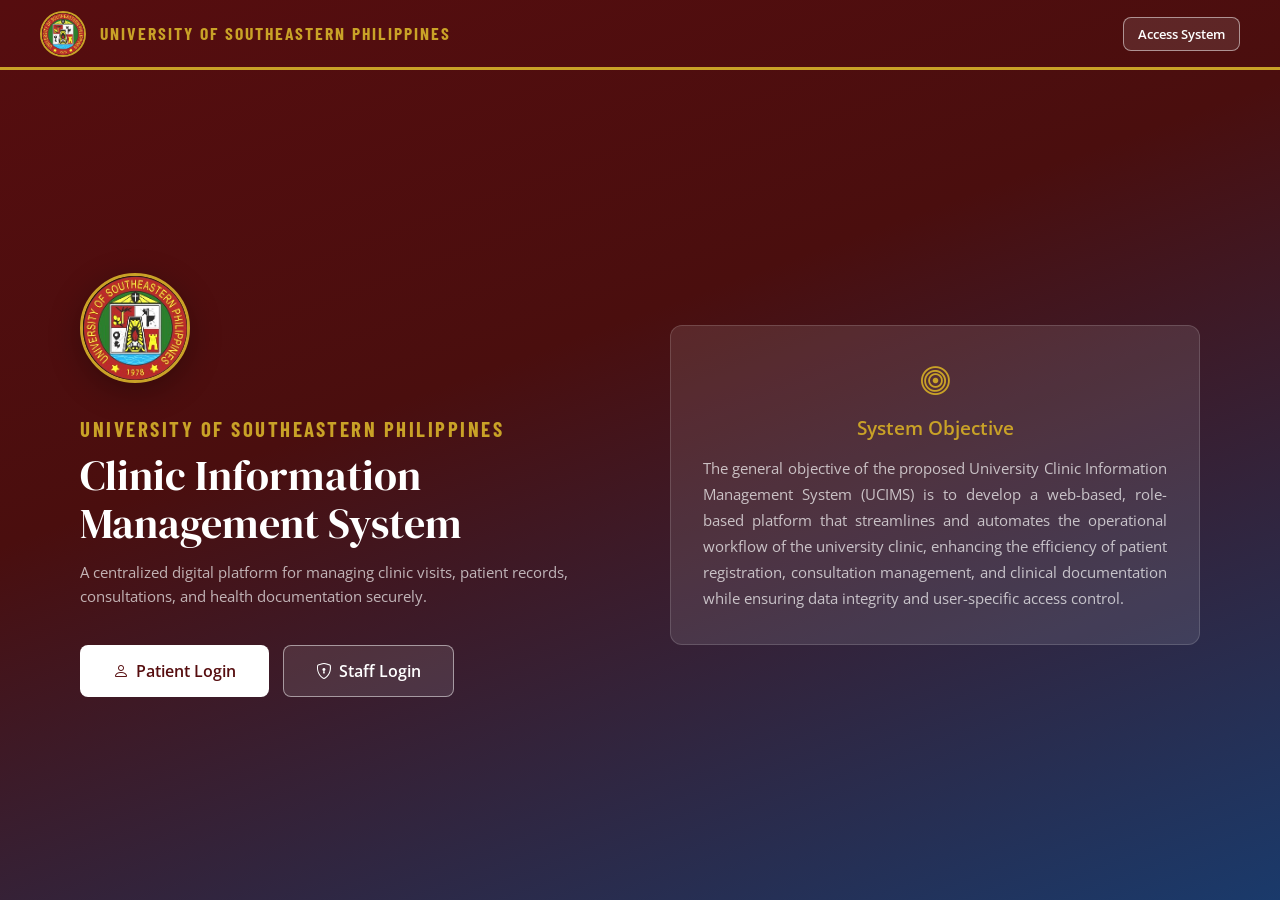
==== index.html @ 01b0c7cb "UPDATED SYSTEM (COMMITMENT)" ====
﻿<!DOCTYPE html>
<html lang="en">
<head>
<meta charset="UTF-8">
<meta name="viewport" content="width=device-width, initial-scale=1.0">
<title>UCIMS-University of Southeastern Philippines Clinic</title>
<link rel="stylesheet" href="assets/css/main.css">
<link rel="stylesheet" href="https://cdn.jsdelivr.net/npm/bootstrap-icons@1.11.3/font/bootstrap-icons.min.css">
</head>
<body>

<div class="page active" id="page-home">
  <div class="home-wrap">
    <div class="home-topbar">
      <div class="home-brand">
        <img src="./assets/img/logo.png" class="logo-img" alt="USeP">
        <div class="home-brand-name">University of Southeastern Philippines</div>
      </div>
      <div style="display:flex;gap:14px;align-items:center;">
        <button class="btn btn-white-outline btn-sm" onclick="showPage('page-login')">Access System</button>
      </div>
    </div>
    <div class="home-body">
      <div class="home-container">
        <div class="home-center">
          <img src="./assets/img/logo.png" class="logo-img main-logo" alt="USeP Logo">
          <div class="home-univ">University of Southeastern Philippines</div>
          <div class="home-system">Clinic Information<br>Management System</div>
          <div class="home-tagline">A centralized digital platform for managing clinic visits, patient records, consultations, and health documentation securely.</div>
          <div class="home-btns">
            <button class="btn btn-white btn-lg" onclick="showPage('page-login');setRole('patient')"><i class="bi bi-person"></i> Patient Login</button>
            <button class="btn btn-white-outline btn-lg" onclick="showPage('page-login');setRole('staff')"><i class="bi bi-shield-lock"></i> Staff Login</button>
          </div>
        </div>
        
        <div class="home-info">
          <div class="home-info-card" style="padding: 32px; background: rgba(255,255,255,0.1);">
            <div class="home-info-icon"><i class="bi bi-bullseye"></i></div>
            <div class="home-info-title" style="font-size: 1.2rem; margin-bottom: 14px;">System Objective</div>
            <div class="home-info-text" style="font-size: 0.95rem; line-height: 1.7; text-align: justify;">
              The general objective of the proposed University Clinic Information Management System (UCIMS) is to develop a web-based, role-based platform that streamlines and automates the operational workflow of the university clinic, enhancing the efficiency of patient registration, consultation management, and clinical documentation while ensuring data integrity and user-specific access control.
            </div>
          </div>
        </div>
      </div>
    </div>
  </div>
</div>

<div class="page" id="page-login">
  <div class="auth-bg">
    <div class="auth-card">
      <div class="auth-logo-row">
        <img src="./assets/img/logo.png" class="logo-img" alt="USeP Logo">
        <div class="auth-univ-name">University of Southeastern Philippines</div>
        <div class="auth-sys-name">Clinic Information Management System</div>
      </div>
      <hr class="auth-divider">

      <div class="role-tabs">
        <button class="role-tab active" onclick="setRole('patient')">Patient</button>
        <button class="role-tab" onclick="setRole('staff')">Staff</button>
      </div>

      <div id="login-pat-fields">
        <div class="field"><label>Email Address</label><input type="email" id="login-email" placeholder="e.g. juan@usep.edu.ph"></div>
        <div class="field"><label>ID Number</label><input type="text" id="login-idnum" placeholder="e.g. P-001 or 2024-0001"></div>
      </div>

      <div id="login-staff-fields" style="display:none;">
        <div class="field"><label>Clinic ID Number</label><input type="text" id="login-clinicid" placeholder="e.g. N-001"></div>
        <div class="field"><label>Password</label><input type="password" id="login-staffpw" placeholder="e.g. Nurs3!23"></div>
      </div>

      <div class="alert alert-danger" id="login-error" style="display:none;"></div>
      <button class="btn btn-primary btn-block" onclick="doLogin()">Log In</button>

      <div id="login-register-link" style="text-align:center;margin-top:18px; font-size: 0.85rem;">
        <span class="text-muted">Don't have an account?</span> <span class="link" style="color: var(--blue); font-weight: 600;" onclick="goSignup()">Sign up</span>
      </div>

      <div style="margin-top:20px;background:#f9f8f6;border:1px solid var(--border);border-radius:8px;padding:12px 14px;">
        <div class="text-xs fw6 text-muted" style="text-transform:uppercase;letter-spacing:.5px;margin-bottom:6px;">Demo Credentials</div>
        <div class="text-xs text-muted" style="line-height:1.9;">
          <b>Patient:</b> maria@usep.edu.ph + P-001<br>
          <b>Nurse:</b> N-001 / Nurs3!23 &nbsp; <b>Doctor:</b> D-001 / DocT0r!23 &nbsp; <b>Admin:</b> A-001 / Adm1n!23
        </div>
      </div>
      <div style="text-align:center;margin-top:16px;">
        <span class="link text-xs" onclick="showPage('page-home')"><i class="bi bi-arrow-left"></i> Back to Home</span>
      </div>
    </div>
  </div>
</div>

<div class="page" id="page-signup">
  <div class="auth-bg" style="align-items:flex-start;padding:32px 16px;overflow-y:auto;">
    <div class="auth-card" style="width:560px;max-width:100%;">
      <div style="display:flex;align-items:center;gap:12px;margin-bottom:18px;padding-bottom:16px;border-bottom:1px solid var(--border);">
        <img src="./assets/img/logo.png" class="logo-img" alt="USeP" style="width:44px;height:44px;border-radius:50%;border:2px solid var(--gold);flex-shrink:0;">
        <div>
          <div style="font-family:'Barlow Condensed',sans-serif;font-size:.95rem;font-weight:700;letter-spacing:1.2px;text-transform:uppercase;color:var(--maroon);">Patient Registration</div>
          <div class="text-xs text-muted mt4">University of Southeastern Philippines Clinic</div>
        </div>
      </div>
      <div class="sp-bar" id="su-bar"></div>
      <div class="text-xs text-muted center mb8" id="su-step-lbl"></div>

      <div id="su-s1">
        <div class="card-title" style="font-size:.95rem;margin-bottom:12px;">Demographic Information</div>
        <div class="field-row">
          <div class="field"><label>First Name *</label><input id="su-fname" placeholder="Juan"></div>
          <div class="field"><label>Last Name *</label><input id="su-lname" placeholder="dela Cruz"></div>
        </div>
        <div class="field-row">
          <div class="field"><label>Date of Birth *</label><input type="date" id="su-dob"></div>
          <div class="field"><label>Sex *</label><select id="su-sex"><option value="">Select</option><option>Male</option><option>Female</option><option>Other</option></select></div>
        </div>
        <div class="field-row">
          <div class="field"><label>Civil Status</label><select id="su-civil"><option>Single</option><option>Married</option><option>Widowed</option></select></div>
          <div class="field"><label>Blood Type</label><select id="su-blood"><option value="">Unknown</option><option>A+</option><option>A-</option><option>B+</option><option>B-</option><option>AB+</option><option>AB-</option><option>O+</option><option>O-</option></select></div>
        </div>
        <div class="field"><label>Email Address *</label><input type="email" id="su-email" placeholder="you@usep.edu.ph"></div>
        <div class="field"><label>Home Address</label><input id="su-address" placeholder="Street, City, Province"></div>
        <div class="field"><label>Contact Number</label><input id="su-contact" placeholder="09xx-xxx-xxxx"></div>
        <div class="field"><label>Emergency Contact Name</label><input id="su-emname" placeholder="Full name"></div>
        <div class="field-row">
          <div class="field"><label>Emergency Contact No.</label><input id="su-emcontact" placeholder="09xx-xxx-xxxx"></div>
          <div class="field"><label>Relationship</label><input id="su-emrel" placeholder="e.g. Mother"></div>
        </div>
      </div>

      <div id="su-s2" style="display:none;">
        <div class="card-title" style="font-size:.95rem;margin-bottom:12px;">Medical History</div>
        <div class="field"><label>Known Allergies</label><input id="su-allergies" placeholder="e.g. Penicillin, None"></div>
        <div class="field"><label>Current Medications</label><textarea id="su-meds" placeholder="List medications or write None"></textarea></div>
        <div class="field"><label>Past Medical Conditions / Surgeries</label><textarea id="su-history" placeholder="e.g. Hypertension (2018)..."></textarea></div>
        <div class="field"><label>Family Medical History</label><textarea id="su-family" placeholder="e.g. Diabetes (mother)..."></textarea></div>
        <div class="field"><label>Immunizations</label><input id="su-immuniz" placeholder="e.g. COVID-19, Flu..."></div>
        <div class="field"><label>Lifestyle Notes</label><textarea id="su-lifestyle" placeholder="Smoker, alcohol use, activity level..."></textarea></div>
      </div>

      <div id="su-s3" style="display:none;">
        <div class="card-title" style="font-size:.95rem;margin-bottom:12px;">Permanent Patient Record</div>
        <div class="field-row">
          <div class="field"><label>Student / Employee ID *</label><input id="su-studid" placeholder="2024-00001"></div>
          <div class="field"><label>Patient Type</label><select id="su-pattype"><option>Student</option><option>Staff</option></select></div>
        </div>
        <div class="field"><label>College / Department *</label>
          <select id="su-dept">
            <option value="">Select your college...</option>
            <option>College of Engineering</option>
            <option>College of Arts and Sciences</option>
            <option>College of Economics</option>
            <option>College of Education</option>
            <option>College of Business Administration</option>
            <option>College of Information and Computing</option>
            <option>College of Technology</option>
          </select>
        </div>
        <div class="field"><label>Year Level</label>
          <select id="su-yearsec">
            <option value="">Select year level...</option>
            <option>1st Year</option><option>2nd Year</option><option>3rd Year</option><option>4th Year</option>
          </select>
        </div>
        <div class="field"><label>PhilHealth / HMO Number</label><input id="su-philhealth" placeholder="Optional"></div>
        <div class="field"><label>Primary Care Physician (if any)</label><input id="su-pcp" placeholder="Optional"></div>
      </div>

      <div id="su-s4" style="display:none;">
        <div class="card-title" style="font-size:.95rem;margin-bottom:12px;">Consent Form & Account Setup</div>
        <div class="alert alert-info" style="font-size:.82rem;line-height:1.6;margin-bottom:14px;">
          By registering, you voluntarily consent to the collection and processing of your personal and medical information by the USeP University Clinic for health service purposes, in accordance with RA 11058 and the Data Privacy Act (RA 10173). Your records will be kept strictly confidential.
        </div>
        <div class="field-check"><input type="checkbox" id="su-c1"><label for="su-c1">I consent to the collection and processing of my personal and medical data for health service purposes. *</label></div>
        <div class="field-check"><input type="checkbox" id="su-c2"><label for="su-c2">I confirm that all information I have provided is accurate and complete. *</label></div>
        <div class="field-check"><input type="checkbox" id="su-c3"><label for="su-c3">I allow the clinic to share relevant information with referring physicians when necessary.</label></div>
        <hr class="div" style="margin:14px 0;">
        <div class="field-row">
          <div class="field"><label>Create Login ID *</label><input id="su-lid" placeholder="e.g. P-2024-001"></div>
          <div class="field"><label>Set Password *</label><input type="password" id="su-lpw" placeholder="Min. 6 characters"></div>
        </div>
      </div>

      <div class="alert alert-danger" id="su-err" style="display:none;margin-top:10px;"></div>
      <div style="display:flex;justify-content:space-between;gap:10px;margin-top:16px;">
        <button class="btn btn-outline" id="su-back" onclick="suBack()" style="display:none;"><i class="bi bi-arrow-left"></i> Back</button>
        <button class="btn btn-primary" id="su-next" onclick="suNext()" style="margin-left:auto;">Next <i class="bi bi-arrow-right"></i></button>
      </div>
      <div class="center mt12"><span class="link text-xs" onclick="showPage('page-login')"><i class="bi bi-arrow-left"></i> Back to Login</span></div>
    </div>
  </div>
</div>

<div class="page" id="page-patient">
  <div class="topbar">
    <div class="topbar-brand">
      <img src="./assets/img/logo.png" class="logo-img" alt="USeP">
      <div class="topbar-brand-text">
        <span class="topbar-brand-title">University of Southeastern Philippines</span>
        <span class="topbar-brand-sub">Clinic Information Management System</span>
      </div>
    </div>
    <div class="topbar-right">
      <div class="topbar-user">
        <div class="topbar-avatar" id="patient-tb-av">P</div>
        <div><div class="topbar-user-name" id="patient-tb-name">Patient</div><div class="topbar-user-role" id="patient-tb-role">Patient Portal</div></div>
      </div>
      <button class="btn-logout" onclick="logout()">Sign Out</button>
    </div>
  </div>
  <div class="layout">
    <div class="sidebar">
      <div class="sidebar-head"><img src="./assets/img/logo.png" class="logo-img" alt="USeP"><div class="sidebar-header-text"><div class="sh-title">USeP Clinic</div><div class="sh-sub">Patient Portal</div></div></div>
      <div class="sidebar-section">Visit</div>
      <a onclick="patNav('visit')"><i class="bi bi-hospital nav-icon"></i> Visit Purpose Selection</a>
      <a onclick="patNav('queue')"><i class="bi bi-list-ol nav-icon"></i> Queue Status</a>
    </div>
    <div class="main-content" id="pat-main"></div>
  </div>
</div>

<div class="page" id="page-nurse">
  <div class="topbar">
    <div class="topbar-brand">
      <img src="" class="logo-img" alt="USeP">
      <div class="topbar-brand-text">
        <span class="topbar-brand-title">University of Southeastern Philippines</span>
        <span class="topbar-brand-sub">Clinic Information Management System</span>
      </div>
    </div>
    <div class="topbar-right">
      <div class="topbar-user">
        <div class="topbar-avatar" id="nurse-tb-av" style="background:var(--blue);">N</div>
        <div><div class="topbar-user-name" id="nurse-tb-name">Nurse</div><div class="topbar-user-role" id="nurse-tb-role">Nurse Interface</div></div>
      </div>
      <button class="btn-logout" onclick="logout()">Sign Out</button>
    </div>
  </div>
  <div class="layout">
    <div class="sidebar">
      <div class="sidebar-head"><img src="" class="logo-img" alt="USeP"><div class="sidebar-header-text"><div class="sh-title">USeP Clinic</div><div class="sh-sub">Nurse Interface</div></div></div>
      <div class="sidebar-section">Queue</div>
      <a id="nn-queue" onclick="nurseNav('queue')"><i class="bi bi-people nav-icon"></i> Queue Monitoring</a>
      <div class="sidebar-section">Records</div>
      <a id="nn-records" onclick="nurseNav('records')"><i class="bi bi-folder2-open nav-icon"></i> Record Management</a>
      <a id="nn-daily-records" onclick="nurseNav('daily-records')"><i class="bi bi-clipboard-pulse nav-icon"></i> Daily Patient Records</a>
      <div class="sidebar-section">Services</div>
      <a id="nn-services" onclick="nurseNav('services')"><i class="bi bi-capsule nav-icon"></i> Services</a>
      <div class="sidebar-section">Logs</div>
      <a id="nn-log" onclick="nurseNav('log')"><i class="bi bi-calendar3 nav-icon"></i> Daily Patient Log</a>
    </div>
    <div class="main-content" id="nurse-main"></div>
  </div>
</div>

<div class="page" id="page-doctor">
  <div class="topbar">
    <div class="topbar-brand">
      <img src="" class="logo-img" alt="USeP">
      <div class="topbar-brand-text">
        <span class="topbar-brand-title">University of Southeastern Philippines</span>
        <span class="topbar-brand-sub">Clinic Information Management System</span>
      </div>
    </div>
    <div class="topbar-right">
      <div class="topbar-user">
        <div class="topbar-avatar" id="doctor-tb-av" style="background:var(--green);">D</div>
        <div><div class="topbar-user-name" id="doctor-tb-name">Doctor</div><div class="topbar-user-role" id="doctor-tb-role">Doctor Interface</div></div>
      </div>
      <button class="btn-logout" onclick="logout()">Sign Out</button>
    </div>
  </div>
  <div class="layout">
    <div class="sidebar">
      <div class="sidebar-head"><img src="" class="logo-img" alt="USeP"><div class="sidebar-header-text"><div class="sh-title">USeP Clinic</div><div class="sh-sub">Doctor Interface</div></div></div>
      <div class="sidebar-section">Consultations</div>
      <a id="dn-consult" onclick="docNav('consult')"><i class="bi bi-heart-pulse nav-icon"></i> Active Consultations</a>
      <div class="sidebar-section">History</div>
      <a id="dn-history" onclick="docNav('history')"><i class="bi bi-clock-history nav-icon"></i> Examination History</a>
    </div>
    <div class="main-content" id="doctor-main"></div>
  </div>
</div>

<div class="page" id="page-admin">
  <div class="topbar">
    <div class="topbar-brand">
      <img src="" class="logo-img" alt="USeP">
      <div class="topbar-brand-text">
        <span class="topbar-brand-title">University of Southeastern Philippines</span>
        <span class="topbar-brand-sub">Clinic Information Management System</span>
      </div>
    </div>
    <div class="topbar-right">
      <div class="topbar-user">
        <div class="topbar-avatar" id="admin-tb-av" style="background:#555;">A</div>
        <div><div class="topbar-user-name" id="admin-tb-name">Admin</div><div class="topbar-user-role" id="admin-tb-role">Admin Interface</div></div>
      </div>
      <button class="btn-logout" onclick="logout()">Sign Out</button>
    </div>
  </div>
  <div class="layout">
    <div class="sidebar">
      <div class="sidebar-head"><img src="" class="logo-img" alt="USeP"><div class="sidebar-header-text"><div class="sh-title">USeP Clinic</div><div class="sh-sub">Admin Interface</div></div></div>
      <div class="sidebar-section">Management</div>
      <a id="an-accounts"   onclick="adminNav('accounts')"><i class="bi bi-person-lines-fill nav-icon"></i> Account Creation</a>
      <a id="an-auth"       onclick="adminNav('auth')"><i class="bi bi-shield-lock nav-icon"></i> Authorization Management</a>
      <div class="sidebar-section">Validation</div>
      <a id="an-validation" onclick="adminNav('validation')"><i class="bi bi-check2-all nav-icon"></i> Record Validation</a>
    </div>
    <div class="main-content" id="admin-main"></div>
  </div>
</div>

<div class="modal-overlay" id="modal-triage">
  <div class="modal">
    <button class="modal-close" onclick="closeModal('modal-triage')"><i class="bi bi-x"></i></button>
    <div class="modal-title"><i class="bi bi-clipboard2-pulse"></i> Triage Assessment</div>
    <div class="text-sm text-muted mb8" id="triage-patient"></div>
    <div class="card-title" style="font-size:.88rem;margin-bottom:10px;">Vital Signs</div>
    <div class="field-row">
      <div class="field"><label>Blood Pressure (mmHg) *</label><input id="tr-bp" placeholder="e.g. 120/80"></div>
      <div class="field"><label>Heart Rate (bpm)</label><input id="tr-hr" placeholder="e.g. 78"></div>
    </div>
    <div class="field-row">
      <div class="field"><label>Temperature (Â°C)</label><input id="tr-temp" placeholder="e.g. 36.8"></div>
      <div class="field"><label>Respiratory Rate</label><input id="tr-rr" placeholder="breaths/min"></div>
    </div>
    <div class="field-row3">
      <div class="field"><label>Oâ‚‚ Saturation (%)</label><input id="tr-o2" placeholder="e.g. 98"></div>
      <div class="field"><label>Weight (kg)</label><input id="tr-weight" placeholder="e.g. 60"></div>
      <div class="field"><label>Height (cm)</label><input id="tr-height" placeholder="e.g. 165"></div>
    </div>
    <hr class="div">
    <div class="card-title" style="font-size:.88rem;margin-bottom:10px;">Chief Complaint & Assessment</div>
    <div class="field"><label>Chief Complaint *</label><input id="tr-complaint" placeholder="Patient's primary concern"></div>
    <div class="field"><label>Initial Assessment Notes</label><textarea id="tr-notes" placeholder="Nurse's initial observations..."></textarea></div>
    <div class="field"><label>Triage Priority</label>
      <select id="tr-priority">
        <option value="green">ðŸŸ¢ Green â€” Non-urgent</option>
        <option value="yellow">ðŸŸ¡ Yellow â€” Urgent</option>
        <option value="red">ðŸ”´ Red â€” Immediate</option>
      </select>
    </div>
    <div class="modal-footer">
      <button class="btn btn-outline" onclick="closeModal('modal-triage')">Cancel</button>
      <button class="btn btn-primary" onclick="saveTriage()"><i class="bi bi-save"></i> Save Triage</button>
    </div>
  </div>
</div>

<div class="modal-overlay" id="modal-view">
  <div class="modal modal-lg">
    <button class="modal-close" onclick="closeModal('modal-view')"><i class="bi bi-x"></i></button>
    <div class="modal-title"><i class="bi bi-file-medical"></i> Patient Record</div>
    <div id="view-modal-content"></div>
    <div class="modal-footer"><button class="btn btn-outline" onclick="closeModal('modal-view')">Close</button></div>
  </div>
</div>

<div class="modal-overlay" id="modal-services">
  <div class="modal">
    <button class="modal-close" onclick="closeModal('modal-services')"><i class="bi bi-x"></i></button>
    <div class="modal-title"><i class="bi bi-capsule"></i> Services</div>
    <div class="text-sm text-muted mb8" id="svc-patient"></div>
    <div class="tabs" id="svc-tabs">
      <button class="tab active" onclick="svcTabSwitch('medicine')"><i class="bi bi-capsule"></i> Medicine Issuance</button>
      <button class="tab" onclick="svcTabSwitch('certificate')"><i class="bi bi-file-earmark-medical"></i> Medical Certificate</button>
    </div>
    <div class="tab-panel active" id="st-medicine">
      <div class="field"><label>Medicine Name *</label><input id="svc-med-name" placeholder="Generic name"></div>
      <div class="field-row">
        <div class="field"><label>Dosage</label><input id="svc-med-dose" placeholder="e.g. 500mg"></div>
        <div class="field"><label>Quantity Issued</label><input id="svc-med-qty" placeholder="e.g. 10 tablets"></div>
      </div>
      <div class="field"><label>Instructions</label><input id="svc-med-instr" placeholder="e.g. 1 tab every 8 hours"></div>
      <div class="field"><label>Issued By</label><input id="svc-med-by" placeholder="Nurse name"></div>
      <button class="btn btn-primary w100" onclick="saveMedicine()"><i class="bi bi-check-circle"></i> Record Medicine Issuance</button>
    </div>
    <div class="tab-panel" id="st-certificate">
      <div class="field"><label>Certificate Type</label>
        <select id="svc-cert-type">
          <option>Medical Certificate for School</option>
          <option>Medical Certificate for Employment</option>
          <option>OJT Clearance Certificate</option>
          <option>Sick Leave Certificate</option>
          <option>Return-to-School / Work Certificate</option>
        </select>
      </div>
      <div class="field"><label>Diagnosis / Reason</label><textarea id="svc-cert-diag" placeholder="As per clinical findings..."></textarea></div>
      <div class="field-row">
        <div class="field"><label>Date From</label><input type="date" id="svc-cert-from"></div>
        <div class="field"><label>Date To</label><input type="date" id="svc-cert-to"></div>
      </div>
      <div class="field"><label>Issued By</label><input id="svc-cert-by" placeholder="Dr. / Nurse name"></div>
      <button class="btn btn-primary w100" onclick="saveCert()"><i class="bi bi-file-earmark-check"></i> Issue Certificate</button>
    </div>
    <div id="svc-issued-list"></div>
    <div class="modal-footer"><button class="btn btn-outline" onclick="closeModal('modal-services')">Close</button></div>
  </div>
</div>

<div class="modal-overlay" id="modal-exam">
  <div class="modal modal-lg">
    <button class="modal-close" onclick="closeModal('modal-exam')"><i class="bi bi-x"></i></button>
    <div class="modal-title"><i class="bi bi-heart-pulse"></i> Medical Examination</div>
    <div class="text-sm text-muted mb8" id="exam-modal-patient"></div>
    <div class="tabs" id="exam-tabs">
      <button class="tab active" onclick="examModalTab('triage-review')">1. Triage Assessment</button>
      <button class="tab" onclick="examModalTab('diagnosis')">2. Physician Diagnosis</button>
      <button class="tab" onclick="examModalTab('prescriptions')">3. Prescriptions</button>
      <button class="tab" onclick="examModalTab('finalize')">4. Finalization</button>
    </div>

    <div class="tab-panel active" id="emt-triage-review">
      <div id="triage-review-content"></div>
      <div class="modal-footer" style="border:none;padding-top:8px;">
        <button class="btn btn-primary" onclick="examModalTab('diagnosis')">Next: Physician Diagnosis <i class="bi bi-arrow-right"></i></button>
      </div>
    </div>

    <div class="tab-panel" id="emt-diagnosis">
      <div class="field-row">
        <div class="field"><label>General Appearance</label><input id="ex-general" placeholder="e.g. Conscious, coherent, not in distress"></div>
        <div class="field"><label>HEENT</label><input id="ex-heent" placeholder="Head, Eyes, Ears, Nose, Throat"></div>
      </div>
      <div class="field-row">
        <div class="field"><label>Chest / Lungs</label><input id="ex-chest" placeholder="Auscultation findings"></div>
        <div class="field"><label>Cardiovascular</label><input id="ex-cardio" placeholder="Heart sounds, pulses"></div>
      </div>
      <div class="field-row">
        <div class="field"><label>Abdomen</label><input id="ex-abdomen" placeholder="Soft, non-tender, etc."></div>
        <div class="field"><label>Extremities</label><input id="ex-extremities" placeholder="Gross motor, sensation"></div>
      </div>
      <div class="field"><label>Neurological</label><input id="ex-neuro" placeholder="GCS, orientation..."></div>
      <hr class="div">
      <div class="field"><label>Diagnosis / Clinical Impression *</label><textarea id="ex-diagnosis" placeholder="Primary and secondary diagnoses..."></textarea></div>
      <div class="field"><label>ICD-10 Code (optional)</label><input id="ex-icd" placeholder="e.g. J06.9"></div>
      <div class="modal-footer" style="border:none;padding-top:8px;">
        <button class="btn btn-outline" onclick="examModalTab('triage-review')"><i class="bi bi-arrow-left"></i> Back</button>
        <button class="btn btn-primary" onclick="saveDiagnosis()">Save & Continue <i class="bi bi-arrow-right"></i></button>
      </div>
    </div>

    <div class="tab-panel" id="emt-prescriptions">
      <div class="card-title" style="font-size:.88rem;margin-bottom:10px;">Laboratory Requests</div>
      <div style="display:grid;grid-template-columns:1fr 1fr;gap:8px;margin-bottom:14px;">
        <label class="field-check"><input type="checkbox" class="lab-chk" value="CBC" style="width:auto;"> CBC</label>
        <label class="field-check"><input type="checkbox" class="lab-chk" value="Urinalysis" style="width:auto;"> Urinalysis</label>
        <label class="field-check"><input type="checkbox" class="lab-chk" value="Blood Chemistry" style="width:auto;"> Blood Chemistry</label>
        <label class="field-check"><input type="checkbox" class="lab-chk" value="Chest X-Ray" style="width:auto;"> Chest X-Ray</label>
        <label class="field-check"><input type="checkbox" class="lab-chk" value="ECG" style="width:auto;"> ECG</label>
        <label class="field-check"><input type="checkbox" class="lab-chk" value="Fecalysis" style="width:auto;"> Fecalysis</label>
      </div>
      <div class="field"><label>Other Lab Requests</label><input id="ex-lab-other" placeholder="Specify other tests..."></div>
      <hr class="div">
      <div class="card-title" style="font-size:.88rem;margin-bottom:10px;">Prescriptions</div>
      <div id="rx-list"></div>
      <button class="btn btn-outline btn-sm mb8" onclick="addRx()"><i class="bi bi-plus"></i> Add Medication</button>
      <hr class="div">
      <div class="field"><label>Treatment Instructions / Referral</label><textarea id="ex-instructions" placeholder="Follow-up, referral, lifestyle advice..."></textarea></div>
      <div class="modal-footer" style="border:none;padding-top:8px;">
        <button class="btn btn-outline" onclick="examModalTab('diagnosis')"><i class="bi bi-arrow-left"></i> Back</button>
        <button class="btn btn-primary" onclick="savePrescriptions()">Save & Continue <i class="bi bi-arrow-right"></i></button>
      </div>
    </div>

    <div class="tab-panel" id="emt-finalize">
      <div class="alert alert-info text-sm">Review the complete consultation summary below. Once finalized, this record is permanent and will be added to the Daily Patient Log.</div>
      <div id="finalize-summary" style="margin-top:12px;"></div>
      <div class="field mt8"><label>Doctor's Final Notes / Disposition</label><textarea id="ex-final-notes" placeholder="Discharge instructions, follow-up date, additional remarks..."></textarea></div>
      <div class="modal-footer" style="border:none;padding-top:8px;">
        <button class="btn btn-outline" onclick="examModalTab('prescriptions')"><i class="bi bi-arrow-left"></i> Back</button>
        <button class="btn btn-primary" onclick="finalizeConsult()" style="flex:1;"><i class="bi bi-check-circle"></i> Finalize & Approve Clinical Findings</button>
      </div>
    </div>
  </div>
</div>

<script src="assets/js/data.js"></script>
<script src="assets/js/shared.js"></script>
<script src="assets/js/auth.js"></script>
<script src="assets/js/patient.js"></script>
<script src="assets/js/nurse.js"></script>
<script src="assets/js/doctor.js"></script>
<script src="assets/js/admin.js"></script>
<script src="assets/js/modals.js"></script>
</body>
</html>
---- assets/css/main.css ----
/* ══════════════════════════════════════════════════════
   UCIMS — Main Stylesheet
   Theme: Left-Aligned Enterprise Dashboard
   ══════════════════════════════════════════════════════ */

@import url('https://fonts.googleapis.com/css2?family=Barlow+Condensed:wght@600;700&family=Open+Sans:wght@300;400;500;600;700&family=DM+Serif+Display&display=swap');

:root {
  --maroon:       #7B1113;
  --maroon-dark:  #560D0F;
  --maroon-light: #9B1E20;
  --gold:         #C9A227;
  --gold-light:   #E8C84A;
  --green:        #2D6A2D;
  --blue:         #1A3A6B;
  --white:        #FFFFFF;
  --bg:           #F5F4F0;
  --surface:      #FFFFFF;
  --border:       #DDD9D0;
  --border-light: #EDEBE5;
  --text:         #1A1A1A;
  --text-muted:   #6A6460;
  --radius:       8px;
  --radius-lg:    12px;
  --shadow:       0 2px 12px rgba(0,0,0,0.08);
  --shadow-lg:    0 8px 32px rgba(0,0,0,0.14);
  --topbar-h:     64px;
  --sidebar-w:    242px;
}

*, *::before, *::after { box-sizing: border-box; margin: 0; padding: 0; }
body { font-family: 'Open Sans', sans-serif; background: var(--bg); color: var(--text); min-height: 100vh; line-height: 1.5; }
a { text-decoration: none; color: inherit; }
button { cursor: pointer; font-family: inherit; }
input, select, textarea { font-family: inherit; }
ul { list-style: none; }

/* Page system */
.page { display: none; min-height: 100vh; flex-direction: column; }
.page.active { display: flex; }

/* ── TOPBAR ── */
.topbar {
  height: var(--topbar-h); background: var(--maroon);
  border-bottom: 3px solid var(--gold);
  display: flex; align-items: center; justify-content: space-between;
  padding: 0 24px; position: sticky; top: 0; z-index: 200; flex-shrink: 0;
}
.topbar-brand { display: flex; align-items: center; gap: 12px; }
.topbar-brand img { width: 42px; height: 42px; border-radius: 50%; border: 2px solid rgba(201,162,39,0.7); flex-shrink: 0; background: #fff; }
.topbar-brand-text { display: flex; flex-direction: column; line-height: 1.1; }
.topbar-brand-title { font-family: 'Barlow Condensed', sans-serif; font-size: 1.05rem; font-weight: 700; letter-spacing: 1.5px; text-transform: uppercase; color: #fff; }
.topbar-brand-sub { font-size: 0.62rem; color: rgba(255,255,255,0.65); letter-spacing: 0.5px; text-transform: uppercase; margin-top: 2px; }
.topbar-right { display: flex; align-items: center; gap: 14px; }
.topbar-user { display: flex; align-items: center; gap: 9px; color: rgba(255,255,255,0.9); }
.topbar-avatar { width: 32px; height: 32px; border-radius: 50%; background: var(--gold); color: var(--maroon-dark); font-weight: 700; font-size: 0.9rem; display: flex; align-items: center; justify-content: center; flex-shrink: 0; }
.topbar-user-name { font-weight: 600; font-size: 0.85rem; color: #fff; }
.topbar-user-role { font-size: 0.68rem; color: rgba(255,255,255,0.6); text-transform: uppercase; letter-spacing: 0.5px; }
.btn-logout { background: rgba(255,255,255,0.12); border: 1px solid rgba(255,255,255,0.25); color: #fff; padding: 6px 14px; border-radius: var(--radius); font-size: 0.8rem; transition: background 0.2s; }
.btn-logout:hover { background: rgba(255,255,255,0.22); }

/* ── LAYOUT ── */
.layout { display: flex; flex: 1; overflow: hidden; min-height: calc(100vh - var(--topbar-h)); }
.sidebar { width: var(--sidebar-w); min-width: var(--sidebar-w); background: var(--surface); border-right: 1px solid var(--border); display: flex; flex-direction: column; overflow-y: auto; }
.sidebar-head { background: linear-gradient(135deg, var(--maroon-dark), var(--maroon)); padding: 14px 16px; display: flex; align-items: center; gap: 10px; flex-shrink: 0; }
.sidebar-head img { width: 30px; height: 30px; border-radius: 50%; border: 1.5px solid var(--gold); background:#fff; }
.sidebar-head .sh-title { font-family: 'Barlow Condensed', sans-serif; font-size: 0.82rem; font-weight: 700; letter-spacing: 1px; text-transform: uppercase; color: #fff; }
.sidebar-head .sh-sub { font-size: 0.62rem; color: rgba(255,255,255,0.6); margin-top: 1px; }
.sidebar-section { font-size: 0.63rem; font-weight: 700; letter-spacing: 1.2px; text-transform: uppercase; color: var(--text-muted); padding: 12px 16px 4px; border-top: 1px solid var(--border-light); margin-top: 4px; }
.sidebar-section:first-of-type { border-top: none; }
.sidebar a { display: flex; align-items: center; gap: 10px; padding: 9px 16px; font-size: 0.845rem; color: var(--text); border-left: 3px solid transparent; transition: all 0.15s; }
.sidebar a:hover { background: #f5f2ec; color: var(--maroon); }
.sidebar a.active { background: #fdf5f5; border-left-color: var(--maroon); color: var(--maroon); font-weight: 600; }
.nav-icon { font-size: 1rem; width: 20px; text-align: center; flex-shrink: 0; }

/* Dashboard layout resets for spanning */
.main-content { flex: 1; overflow-y: auto; padding: 40px 48px; display: block; }
.main-content > * { max-width: 1400px; }

/* ── HOME PAGE ── */
.home-wrap { min-height: 100vh; background: linear-gradient(160deg, var(--maroon-dark) 0%, #4a0e0e 40%, var(--blue) 100%); display: flex; flex-direction: column; }
.home-topbar { padding: 0 40px; height: 70px; display: flex; align-items: center; justify-content: space-between; border-bottom: 3px solid var(--gold); flex-shrink: 0; }
.home-brand { display: flex; align-items: center; gap: 14px; }
.home-brand img { width: 46px; height: 46px; border-radius: 50%; border: 2px solid var(--gold); background:#fff; }
.home-brand-name { font-family: 'Barlow Condensed', sans-serif; font-size: 1.1rem; font-weight: 700; letter-spacing: 2px; text-transform: uppercase; color: var(--gold); line-height: 1.1; }
.home-body { flex: 1; display: flex; align-items: center; justify-content: center; padding: 60px 80px; }
.home-container { display: grid; grid-template-columns: 1fr 1fr; gap: 60px; max-width: 1200px; width: 100%; align-items: center; }
.home-center { text-align: left; }
.home-center img { width: 110px; height: 110px; border-radius: 50%; border: 3px solid var(--gold); box-shadow: 0 8px 32px rgba(0,0,0,0.3); margin-bottom: 24px; background:#fff; }
.home-univ { font-family: 'Barlow Condensed', sans-serif; font-size: 1.3rem; font-weight: 700; letter-spacing: 2.5px; text-transform: uppercase; color: var(--gold); margin-bottom: 8px; }
.home-system { font-family: 'DM Serif Display', serif; font-size: 2.6rem; color: #fff; line-height: 1.15; margin-bottom: 12px; }
.home-tagline { font-size: 0.95rem; color: rgba(255,255,255,0.68); margin-bottom: 36px; line-height:1.6; }
.home-btns { display: flex; gap: 14px; justify-content: flex-start; flex-wrap: wrap; }
.home-info { display: grid; grid-template-columns: 1fr; gap: 20px; margin-top: 0; }
.home-info-card { background: rgba(255,255,255,0.06); border: 1px solid rgba(255,255,255,0.15); border-radius: var(--radius-lg); padding: 24px; text-align: center; }
.home-info-icon { font-size: 1.8rem; margin-bottom: 12px; color:var(--gold); }
.home-info-title { font-weight: 600; color: var(--gold); font-size: 0.95rem; margin-bottom: 6px; }
.home-info-text { font-size: 0.8rem; color: rgba(255,255,255,0.7); line-height: 1.5; }

/* ── AUTH TYPOGRAPHY & SPACING ── */
.auth-bg { min-height: 100vh; background: linear-gradient(160deg, var(--maroon-dark) 0%, #3d0a0b 45%, var(--blue) 100%); display: flex; align-items: center; justify-content: center; padding: 32px 16px; }
.auth-card { background: #fff; border-radius: var(--radius-lg); padding: 38px 40px; width: 440px; max-width: 100%; border-top: 5px solid var(--maroon); box-shadow: var(--shadow-lg); }
.auth-logo-row { display: flex; flex-direction: column; align-items: center; gap: 10px; margin-bottom: 22px; text-align: center; }
.auth-logo-row img { width: 70px; height: 70px; border-radius: 50%; border: 3px solid var(--gold); box-shadow: 0 4px 16px rgba(123,17,19,0.2); background:#fff; }
.auth-univ-name { font-family: 'Barlow Condensed', sans-serif; font-size: 1.15rem; font-weight: 700; letter-spacing: 1.5px; text-transform: uppercase; color: var(--maroon); line-height: 1.2; }
.auth-sys-name { font-family: 'Open Sans', sans-serif; font-size: 0.8rem; font-weight: 500; color: var(--text-muted); letter-spacing: 0.5px; margin-top: 4px; }
.auth-divider { border: none; border-top: 1px solid var(--border); margin: 16px 0; }
.role-tabs { display: flex; border: 1.5px solid var(--border); border-radius: var(--radius); overflow: hidden; margin-bottom: 18px; }
.role-tab { flex: 1; padding: 12px 8px; text-align: center; font-size: 0.85rem; cursor: pointer; background: #f9f8f6; color: var(--text-muted); border: none; transition: all 0.2s; font-family: 'Open Sans', sans-serif; font-weight: 600; }
.role-tab.active { background: var(--maroon); color: #fff; }
.role-tab:not(:last-child) { border-right: 1.5px solid var(--border); }

/* ── FORMS ── */
.field { margin-bottom: 16px; }
.field label { display: block; font-family: 'Open Sans', sans-serif; font-size: 0.75rem; font-weight: 700; color: #333; text-transform: uppercase; letter-spacing: 0.5px; margin-bottom: 6px; }
.field input, .field select, .field textarea { width: 100%; padding: 12px 14px; border: 1.5px solid var(--border); border-radius: var(--radius); font-size: 0.9rem; font-family: 'Open Sans', sans-serif; background: #fdfdfc; color: var(--text); outline: none; transition: border 0.18s; }
.field input:focus, .field select:focus, .field textarea:focus { border-color: var(--maroon); }
.field textarea { resize: vertical; min-height: 70px; }
.field-row { display: grid; grid-template-columns: 1fr 1fr; gap: 12px; }
.field-row3 { display: grid; grid-template-columns: 1fr 1fr 1fr; gap: 12px; }
.field-check { display: flex; align-items: flex-start; gap: 9px; margin-bottom: 11px; }
.field-check input[type=checkbox] { width: 15px; height: 15px; margin-top: 2px; accent-color: var(--maroon); flex-shrink: 0; }
.field-check label { font-size: 0.845rem; color: var(--text); text-transform: none; letter-spacing: 0; font-weight: 400; }

/* ── BUTTONS ── */
.btn { display: inline-flex; align-items: center; gap: 7px; padding: 10px 22px; border-radius: var(--radius); font-size: 0.875rem; font-family: inherit; font-weight: 600; border: none; transition: all 0.18s; cursor: pointer; text-align: center; justify-content: center; white-space: nowrap; }
.btn:hover { transform: translateY(-2px); box-shadow: 0 4px 12px rgba(0,0,0,0.08); }
.btn:active { transform: translateY(0); }
.btn-primary { background: var(--maroon); color: #fff; }
.btn-primary:hover { background: var(--maroon-dark); box-shadow: 0 4px 12px rgba(123,17,19,0.25); }

/* Landing Page Specific Buttons */
.btn-white { background: #ffffff; color: var(--maroon-dark); border: 1px solid transparent; }
.btn-white:hover { background: #f0f0f0; transform: translateY(-2px); box-shadow: 0 4px 12px rgba(0,0,0,0.15); }
.btn-white-outline { background: rgba(255,255,255,0.1); border: 1px solid rgba(255,255,255,0.5); color: #ffffff; }
.btn-white-outline:hover { background: rgba(255,255,255,0.2); border-color: #ffffff; transform: translateY(-2px); }

/* Standard Forms & Dashboards */
.btn-outline { background: #fff; border: 1.5px solid var(--border); color: var(--text-muted); }
.btn-outline:hover { background: #fdf5f5; border-color: var(--maroon); color: var(--maroon); }
.btn-danger { background: #C0392B; color: #fff; }
.btn-danger:hover { background: #962d22; }
.btn-sm { padding: 7px 14px; font-size: 0.8rem; }
.btn-lg { padding: 14px 32px; font-size: 1rem; }
.btn-block { width: 100%; }

/* PATIENT CARD HOVERS */
.purpose-card { background: #fff; border: 2px solid var(--border); border-radius: 12px; padding: 28px 22px; cursor: pointer; transition: all .18s; position: relative; }
.purpose-card:hover { border-color: var(--maroon); background: #fdf5f5; transform: translateY(-2px); box-shadow: var(--shadow); }
.purpose-card.med-hover:hover { border-color: var(--blue); background: #f0f4fa; }
.purpose-card.active-consult { border-color: var(--maroon) !important; background: #fdf5f5 !important; }
.purpose-card.active-medcert { border-color: var(--blue) !important; background: #f0f4fa !important; }

/* ── CARDS ── */
.card { background: var(--surface); border: 1px solid var(--border); border-radius: var(--radius-lg); padding: 22px 24px; margin-bottom: 18px; }
.card-sm { padding: 14px 16px; }
.card-title { font-family: 'DM Serif Display', serif; font-size: 1.05rem; color: var(--maroon); margin-bottom: 14px; }
.card-accent { border-left: 4px solid var(--maroon); }

/* ── PAGE HEADER ── */
.page-header { margin-bottom: 32px; text-align: left; }
.page-header h1 { font-family: 'DM Serif Display', serif; font-size: 1.8rem; color: var(--maroon); border-left: 4px solid var(--gold); padding-left: 16px; display: block; }
.page-header p { font-size: 0.9rem; color: var(--text-muted); margin-top: 8px; padding-left: 20px; }

/* ── STATS ── */
.stats-row { display: grid; grid-template-columns: repeat(auto-fit, minmax(200px, 1fr)); gap: 16px; margin-bottom: 24px; }
.stat-card { background: var(--surface); border: 1px solid var(--border); border-radius: var(--radius-lg); padding: 20px 24px; border-top: 4px solid var(--maroon); }
.stat-num { font-family: 'DM Serif Display', serif; font-size: 2.2rem; color: var(--maroon); line-height: 1; margin-bottom: 6px; }
.stat-label { font-size: 0.75rem; color: var(--text-muted); font-weight:600; text-transform: uppercase; letter-spacing: 0.5px; }
.stat-gold  { border-top-color: var(--gold); }
.stat-green { border-top-color: var(--green); }
.stat-blue  { border-top-color: var(--blue); }

/* ── TABLE ── */
.table-wrap { overflow-x: auto; }
table { width: 100%; border-collapse: collapse; font-size: 0.845rem; }
th { text-align: left; padding: 12px 14px; font-size: 0.7rem; font-weight: 700; text-transform: uppercase; letter-spacing: 0.8px; color: var(--text-muted); border-bottom: 2px solid var(--border); background: #faf9f7; white-space: nowrap; }
td { padding: 14px 14px; border-bottom: 1px solid var(--border-light); vertical-align: middle; }
tr:last-child td { border-bottom: none; }
tr:hover td { background: #faf9f6; }

/* ── BADGES ── */
.badge { display: inline-flex; align-items: center; gap: 4px; padding: 4px 10px; border-radius: 20px; font-size: 0.7rem; font-weight: 600; white-space: nowrap; }
.b-yellow { background: #fef3cd; color: #7d5a00; }
.b-green  { background: #d4edda; color: #1a6644; }
.b-blue   { background: #d8e8f6; color: #1A3A6B; }
.b-red    { background: #fde8e6; color: #8b2011; }
.b-gray   { background: #ebebeb; color: #555; }
.b-maroon { background: #f5e0e0; color: var(--maroon); }
.b-gold   { background: #fef3cd; color: #6b4900; }

/* ── ALERTS ── */
.alert { padding: 12px 16px; border-radius: var(--radius); font-size: 0.845rem; margin-bottom: 14px; border: 1px solid transparent; }
.alert-info    { background: #d8e8f6; color: #1A3A6B; border-color: #b3ccdf; }
.alert-success { background: #d4edda; color: #1a6644; border-color: #a3dcc8; }
.alert-warn    { background: #fef3cd; color: #7d5a00; border-color: #f0d785; }
.alert-danger  { background: #fde8e6; color: #8b2011; border-color: #f5b7b1; }

/* ── TABS ── */
.tabs { display: flex; border-bottom: 2px solid var(--border); margin-bottom: 20px; }
.tab { padding: 9px 18px; font-size: 0.845rem; cursor: pointer; border-bottom: 2px solid transparent; margin-bottom: -2px; color: var(--text-muted); transition: all 0.18s; background: none; border-top: none; border-left: none; border-right: none; font-family: inherit; }
.tab:hover { color: var(--maroon); }
.tab.active { color: var(--maroon); border-bottom-color: var(--maroon); font-weight: 600; }
.tab-panel { display: none; }
.tab-panel.active { display: block; }

/* ── STEP WIZARD ── */
.steps { display: flex; margin-bottom: 24px; overflow: hidden; border-radius: var(--radius); }
.step { flex: 1; padding: 12px; text-align: center; font-size: 0.75rem; font-weight: 700; text-transform: uppercase; letter-spacing: 0.5px; background: #e9e7e2; color: var(--text-muted); position: relative; }
.step:not(:last-child)::after { content: ''; position: absolute; right: -10px; top: 0; width: 20px; height: 100%; background: inherit; clip-path: polygon(0 0,70% 0,100% 50%,70% 100%,0 100%); z-index: 1; }
.step.active { background: var(--maroon); color: #fff; }
.step.done   { background: var(--green);  color: #fff; }
.step.active::after { background: var(--maroon); }
.step.done::after   { background: var(--green); }

/* ── QUEUE ITEMS ── */
.queue-item { background: var(--surface); border: 1px solid var(--border); border-radius: var(--radius-lg); padding: 18px 24px; margin-bottom: 12px; display: flex; align-items: center; gap: 18px; transition: box-shadow 0.2s; }
.queue-item:hover { box-shadow: var(--shadow); }
.queue-num { font-family: 'DM Serif Display', serif; font-size: 2.2rem; color: var(--maroon); min-width: 60px; text-align: center; line-height: 1; }
.queue-info { flex: 1; min-width: 0; }
.queue-name { font-weight: 600; font-size: 1rem; }
.queue-detail { font-size: 0.82rem; color: var(--text-muted); margin-top: 4px; }
.queue-actions { display: flex; gap: 8px; align-items: center; flex-wrap: wrap; }

/* ── MODALS ── */
.modal-overlay { display: none; position: fixed; inset: 0; background: rgba(0,0,0,0.5); z-index: 500; align-items: center; justify-content: center; padding: 16px; }
.modal-overlay.open { display: flex; }
.modal { background: #fff; border-radius: var(--radius-lg); padding: 28px 32px; width: 620px; max-width: 100%; max-height: 90vh; overflow-y: auto; position: relative; box-shadow: var(--shadow-lg); border-top: 4px solid var(--maroon); }
.modal-lg { width: 720px; }
.modal-title { font-family: 'DM Serif Display', serif; font-size: 1.3rem; color: var(--maroon); margin-bottom: 16px; }
.modal-close { position: absolute; top: 12px; right: 14px; background: none; border: none; font-size: 1.4rem; cursor: pointer; color: var(--text-muted); padding: 4px 8px; line-height: 1; }
.modal-close:hover { color: var(--maroon); }
.modal-footer { display: flex; gap: 10px; justify-content: flex-end; margin-top: 18px; padding-top: 14px; border-top: 1px solid var(--border); }

/* ── SIGN-UP PROGRESS ── */
.sp-bar { display: flex; gap: 5px; justify-content: center; margin-bottom: 16px; }
.sp-dot { width: 30px; height: 5px; border-radius: 3px; background: var(--border); transition: background 0.3s; }
.sp-dot.done   { background: var(--green); }
.sp-dot.active { background: var(--maroon); }

/* ── PRESCRIPTION BLOCK ── */
.rx-block { background: #faf9f6; border: 1px solid var(--border); border-radius: var(--radius); padding: 13px 15px; margin-bottom: 9px; position: relative; }
.rx-remove { position: absolute; top: 8px; right: 10px; background: none; border: none; font-size: 1rem; cursor: pointer; color: var(--text-muted); }
.rx-remove:hover { color: #C0392B; }

/* ── SEARCH BAR ── */
.search-bar { display: flex; gap: 10px; align-items: center; margin-bottom: 18px; flex-wrap: wrap; }
.search-input { flex: 1; min-width: 220px; padding: 10px 14px; border: 1.5px solid var(--border); border-radius: var(--radius); font-size: 0.875rem; outline: none; font-family: inherit; }
.search-input:focus { border-color: var(--maroon); }
.filter-sel { padding: 10px 14px; border: 1.5px solid var(--border); border-radius: var(--radius); font-size: 0.875rem; font-family: inherit; outline: none; background: #fff; }
.filter-sel:focus { border-color: var(--maroon); }

/* ── UTILITIES ── */
.num-badge { background: var(--maroon); color: #fff; border-radius: 50%; width: 22px; height: 22px; font-size: 0.75rem; display: inline-flex; align-items: center; justify-content: center; font-weight: 700; }
hr.div { border: none; border-top: 1px solid var(--border); margin: 14px 0; }
.text-muted { color: var(--text-muted); }
.text-sm { font-size: 0.85rem; }
.text-xs { font-size: 0.75rem; }
.fw6 { font-weight: 600; }
.mt4  { margin-top:4px; } .mt8 { margin-top:8px; } .mt12 { margin-top:12px; } .mt16 { margin-top:16px; }
.mb0  { margin-bottom:0; } .mb8 { margin-bottom:8px; }
.flex { display:flex; } .flex-between { display:flex; justify-content:space-between; align-items:center; }
.gap6 { gap:6px; } .gap10 { gap:10px; } .gap14 { gap:14px; }
.grid2 { display:grid; grid-template-columns:1fr 1fr; gap:16px; }
.grid3 { display:grid; grid-template-columns:1fr 1fr 1fr; gap:16px; }
.w100 { width:100%; } .center { text-align:center; }
.link { color: var(--maroon); cursor:pointer; text-decoration:underline; font-size:0.875rem; }

/* ── PROFILE HEADER ── */
.profile-head { display:flex; align-items:center; gap:16px; padding:18px 22px; background:linear-gradient(135deg,var(--maroon-dark),var(--maroon)); border-radius:var(--radius-lg); margin-bottom:18px; color:#fff; }
.profile-avatar { width:56px; height:56px; border-radius:50%; background:var(--gold); color:var(--maroon-dark); font-family:'DM Serif Display',serif; font-size:1.5rem; display:flex; align-items:center; justify-content:center; flex-shrink:0; border:2px solid rgba(255,255,255,0.3); }
.profile-name { font-family:'DM Serif Display',serif; font-size:1.2rem; }
.profile-meta { font-size:0.8rem; opacity:0.72; margin-top:2px; }

/* ── INFO GRID ── */
.info-grid  { display:grid; grid-template-columns:1fr 1fr; gap:14px; }
.info-grid3 { display:grid; grid-template-columns:1fr 1fr 1fr; gap:14px; }
.info-item .info-lbl { font-size:0.7rem; font-weight:700; text-transform:uppercase; letter-spacing:0.6px; color:var(--text-muted); margin-bottom:4px; }
.info-item .info-val { font-size:0.9rem; }

/* ── EMPTY STATE ── */
.empty-state { text-align:center; padding:48px 20px; }
.empty-state .ei { font-size:2.8rem; margin-bottom:12px; opacity:0.45; }
.empty-state p { color:var(--text-muted); font-size:0.9rem; }

/* ── TOAST ── */
@keyframes slideUp { from{transform:translateY(20px);opacity:0;} to{transform:translateY(0);opacity:1;} }
.toast { position:fixed; bottom:28px; right:28px; padding:13px 20px; border-radius:var(--radius); font-size:0.845rem; font-family:inherit; box-shadow:var(--shadow-lg); z-index:9999; animation:slideUp 0.3s ease; max-width:320px; line-height:1.4; }
.toast-success { background:var(--green); color:#fff; }
.toast-error   { background:#C0392B; color:#fff; }
.toast-info    { background:var(--blue); color:#fff; }

/* Scrollbar */
::-webkit-scrollbar { width:6px; }
::-webkit-scrollbar-track { background:transparent; }
::-webkit-scrollbar-thumb { background:#ccc; border-radius:3px; }

/* RWD */
@media (max-width: 992px) {
  .layout { flex-direction: column; }
  .sidebar { width: 100%; min-width: 100%; border-right: none; border-bottom: 1px solid var(--border); display: flex; overflow-x: auto; white-space: nowrap; }
  .sidebar-head { display: none; }
  .sidebar-section { display: none; }
  .sidebar a { flex: 0 0 auto; border-left: none; border-bottom: 3px solid transparent; }
  .sidebar a.active { border-left-color: transparent; border-bottom-color: var(--maroon); }
  .home-container { grid-template-columns: 1fr; }
  .home-center { max-width: none; text-align: center; }
  .home-center img { margin: 0 auto 24px; }
  .home-btns { justify-content: center; }
}

@media (max-width: 768px) {
  .main-content { padding: 24px 16px; }
  .home-topbar { padding: 0 16px; height: 60px; }
  .home-body { padding: 40px 16px; }
  .home-system { font-size: 2rem; }
  .topbar { padding: 0 16px; }
  .topbar-brand-title { font-size: 0.9rem; }
  .topbar-user-name, .topbar-user-role { display: none; }
  .auth-card { padding: 28px 20px; }
  .field-row, .field-row3, .grid2, .grid3, .info-grid, .info-grid3 { grid-template-columns: 1fr; gap: 10px; }
  .stats-row { grid-template-columns: 1fr 1fr; }
  .modal { padding: 20px 16px; margin: 10px; }
  .queue-item { flex-direction: column; align-items: flex-start; gap: 10px; }
  .queue-actions { width: 100%; justify-content: flex-start; }
}
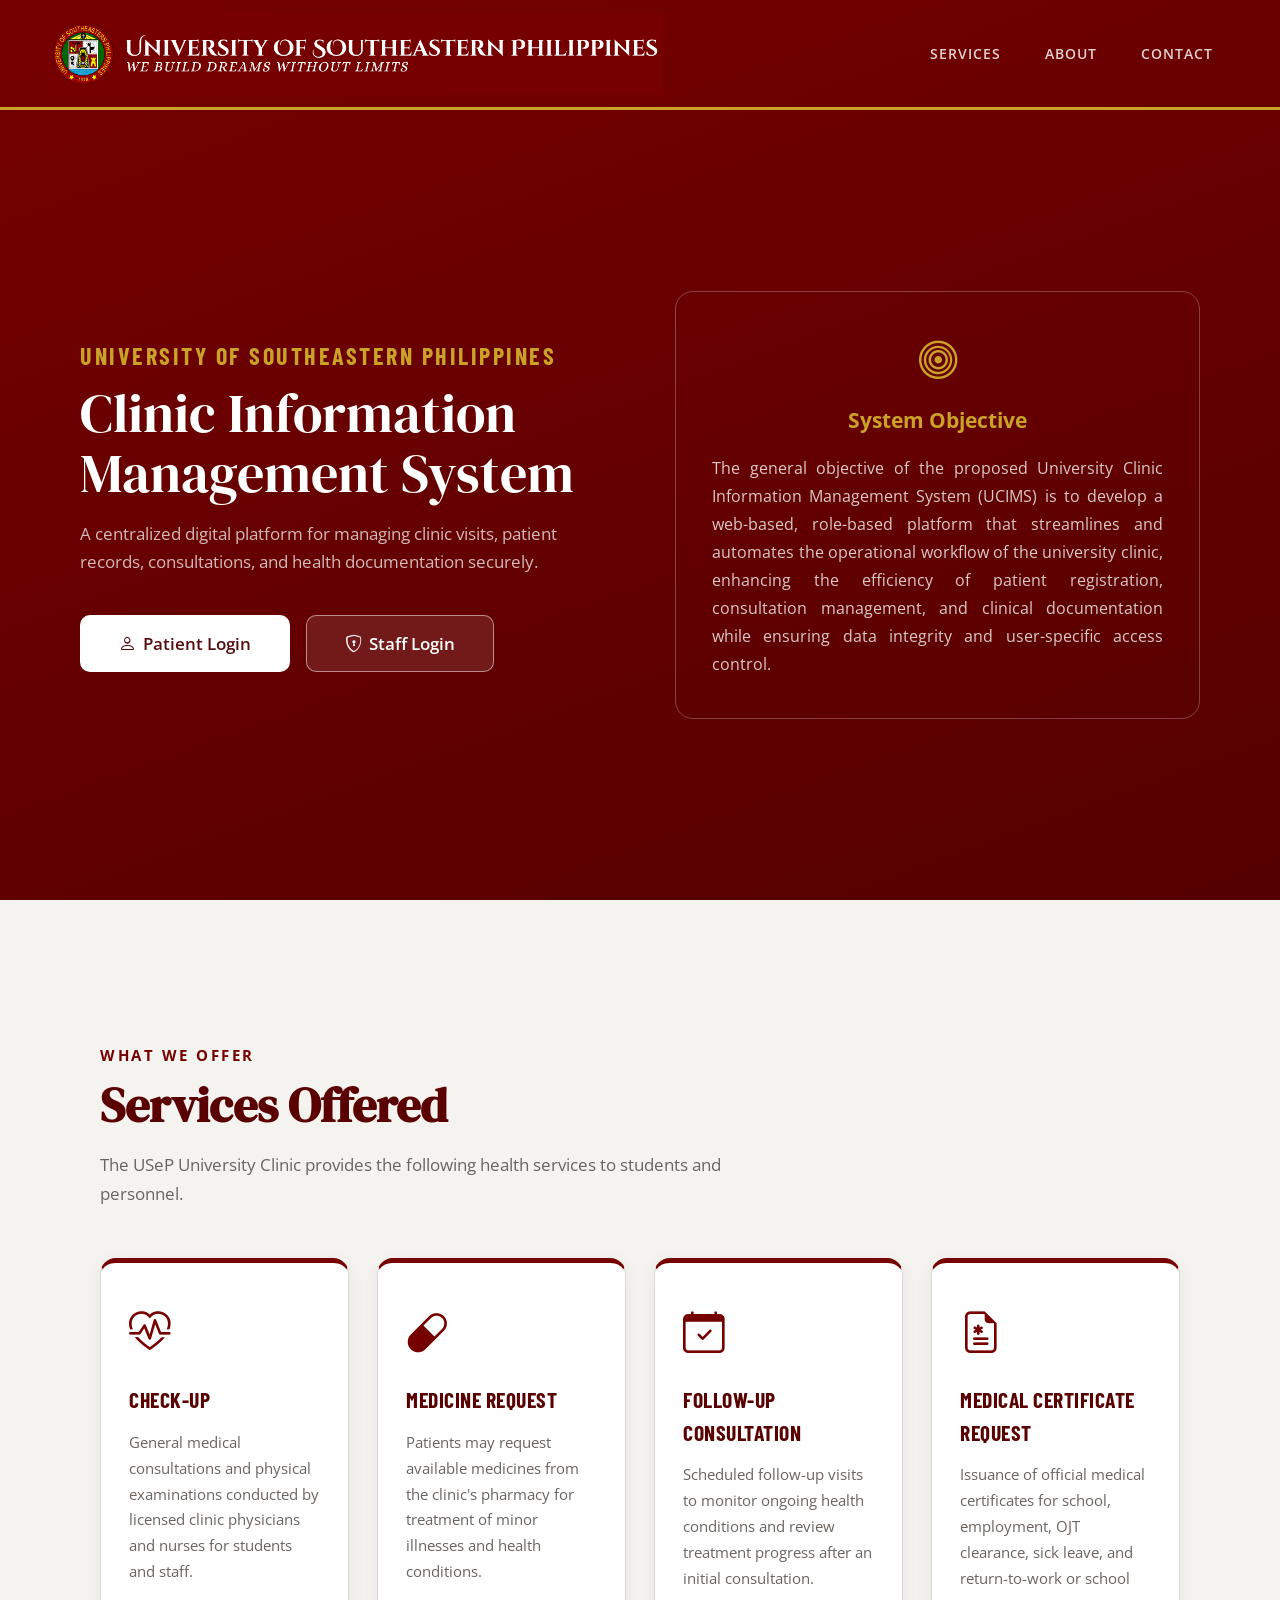
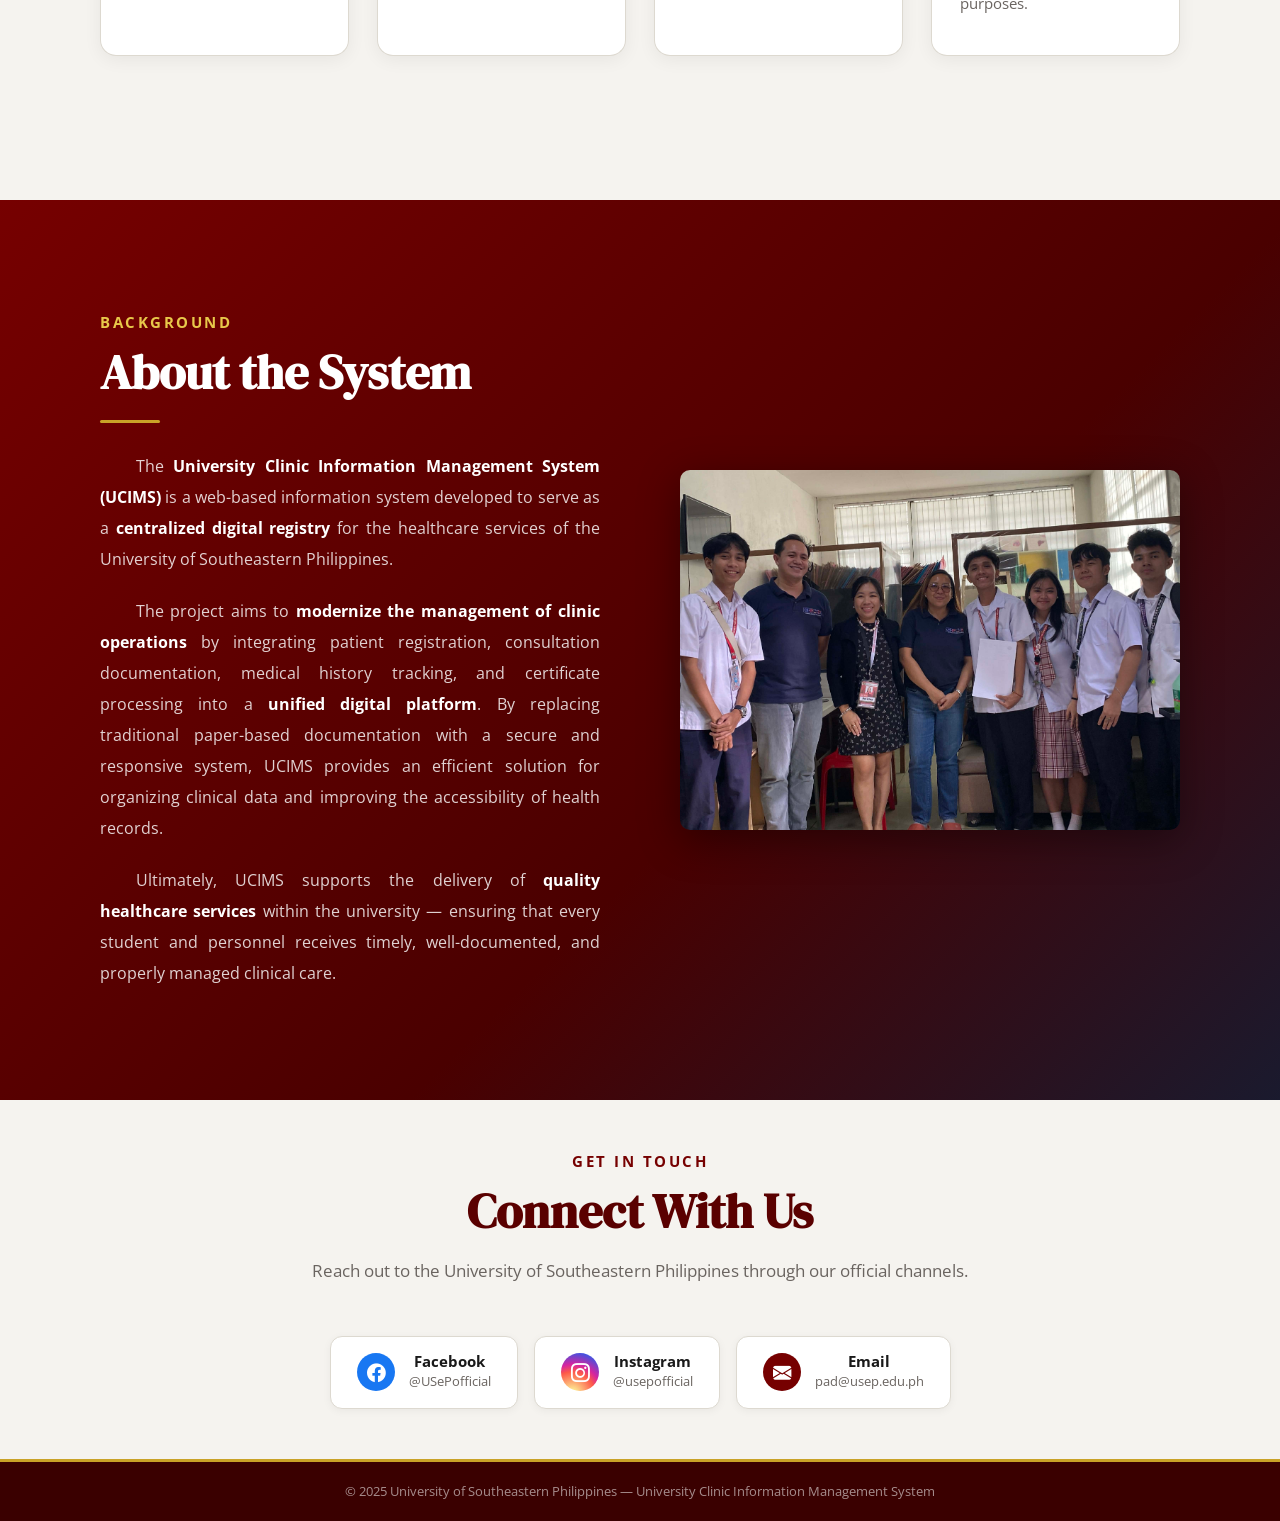
==== commit 05cb261c: "UPDATED HOME PAGE" ====
--- a/index.html
+++ b/index.html
@@ -11,41 +11,131 @@
 
 <div class="page active" id="page-home">
   <div class="home-wrap">
+
+    <!-- ── TOPBAR ── -->
     <div class="home-topbar">
-      <div class="home-brand">
-        <img src="./assets/img/logo.png" class="logo-img" alt="USeP">
-        <div class="home-brand-name">University of Southeastern Philippines</div>
-      </div>
-      <div style="display:flex;gap:14px;align-items:center;">
-        <button class="btn btn-white-outline btn-sm" onclick="showPage('page-login')">Access System</button>
-      </div>
-    </div>
-    <div class="home-body">
+      <img src="./assets/img/logoHeader.jpg" class="home-header-logo" alt="USeP — We Build Dreams Without Limits">
+      <nav class="home-nav">
+        <a href="#section-services" class="home-nav-link" onclick="scrollToSection('section-services')">Services</a>
+        <a href="#section-about" class="home-nav-link" onclick="scrollToSection('section-about')">About</a>
+        <a href="#section-socials" class="home-nav-link" onclick="scrollToSection('section-socials')">Contact</a>
+      </nav>
+    </div>
+
+    <!-- ── HERO ── -->
+    <div class="home-body" id="section-hero">
       <div class="home-container">
         <div class="home-center">
-          <img src="./assets/img/logo.png" class="logo-img main-logo" alt="USeP Logo">
           <div class="home-univ">University of Southeastern Philippines</div>
           <div class="home-system">Clinic Information<br>Management System</div>
-          <div class="home-tagline">A centralized digital platform for managing clinic visits, patient records, consultations, and health documentation securely.</div>
+          <div class="home-tagline-sub">A centralized digital platform for managing clinic visits, patient records, consultations, and health documentation securely.</div>
           <div class="home-btns">
             <button class="btn btn-white btn-lg" onclick="showPage('page-login');setRole('patient')"><i class="bi bi-person"></i> Patient Login</button>
             <button class="btn btn-white-outline btn-lg" onclick="showPage('page-login');setRole('staff')"><i class="bi bi-shield-lock"></i> Staff Login</button>
           </div>
         </div>
-        
         <div class="home-info">
-          <div class="home-info-card" style="padding: 32px; background: rgba(255,255,255,0.1);">
+          <div class="home-info-card">
             <div class="home-info-icon"><i class="bi bi-bullseye"></i></div>
-            <div class="home-info-title" style="font-size: 1.2rem; margin-bottom: 14px;">System Objective</div>
-            <div class="home-info-text" style="font-size: 0.95rem; line-height: 1.7; text-align: justify;">
+            <div class="home-info-title">System Objective</div>
+            <div class="home-info-text">
               The general objective of the proposed University Clinic Information Management System (UCIMS) is to develop a web-based, role-based platform that streamlines and automates the operational workflow of the university clinic, enhancing the efficiency of patient registration, consultation management, and clinical documentation while ensuring data integrity and user-specific access control.
             </div>
           </div>
         </div>
       </div>
     </div>
-  </div>
-</div>
+
+    <!-- ── SERVICES ── -->
+    <section class="home-section" id="section-services">
+      <div class="home-section-inner">
+        <div class="home-section-label">What We Offer</div>
+        <h2 class="home-section-title">Services Offered</h2>
+        <p class="home-section-sub">The USeP University Clinic provides the following health services to students and personnel.</p>
+        <div class="services-grid">
+          <div class="service-card">
+            <div class="service-icon"><i class="bi bi-heart-pulse"></i></div>
+            <div class="service-name">Check-Up</div>
+            <div class="service-desc">General medical consultations and physical examinations conducted by licensed clinic physicians and nurses for students and staff.</div>
+          </div>
+          <div class="service-card">
+            <div class="service-icon"><i class="bi bi-capsule"></i></div>
+            <div class="service-name">Medicine Request</div>
+            <div class="service-desc">Patients may request available medicines from the clinic's pharmacy for treatment of minor illnesses and health conditions.</div>
+          </div>
+          <div class="service-card">
+            <div class="service-icon"><i class="bi bi-calendar-check"></i></div>
+            <div class="service-name">Follow-Up Consultation</div>
+            <div class="service-desc">Scheduled follow-up visits to monitor ongoing health conditions and review treatment progress after an initial consultation.</div>
+          </div>
+          <div class="service-card">
+            <div class="service-icon"><i class="bi bi-file-earmark-medical"></i></div>
+            <div class="service-name">Medical Certificate Request</div>
+            <div class="service-desc">Issuance of official medical certificates for school, employment, OJT clearance, sick leave, and return-to-work or school purposes.</div>
+          </div>
+        </div>
+      </div>
+    </section>
+
+    <!-- ── ABOUT ── -->
+    <section class="home-section home-section-dark" id="section-about">
+      <div class="home-section-inner">
+        <div class="about-layout">
+          <div class="about-left">
+            <div class="home-section-label" style="color:var(--gold-light);">Background</div>
+            <h2 class="home-section-title about-section-title">About the System</h2>
+            <div class="about-rule"></div>
+            <div class="about-text">
+              <p>The <strong>University Clinic Information Management System (UCIMS)</strong> is a web-based information system developed to serve as a <strong>centralized digital registry</strong> for the healthcare services of the University of Southeastern Philippines.</p>
+              <p>The project aims to <strong>modernize the management of clinic operations</strong> by integrating patient registration, consultation documentation, medical history tracking, and certificate processing into a <strong>unified digital platform</strong>. By replacing traditional paper-based documentation with a secure and responsive system, UCIMS provides an efficient solution for organizing clinical data and improving the accessibility of health records.</p>
+              <p>Ultimately, UCIMS supports the delivery of <strong>quality healthcare services</strong> within the university — ensuring that every student and personnel receives timely, well-documented, and properly managed clinical care.</p>
+            </div>
+          </div>
+          <div class="about-photo-col">
+            <img src="./assets/img/team.jpg" class="about-photo" alt="UCIMS Research Team">
+          </div>
+        </div>
+      </div>
+    </section>
+
+    <!-- ── SOCIALS / CONTACT ── -->
+    <section class="home-section home-section-socials" id="section-socials">
+      <div class="home-section-inner home-section-inner-center">
+        <div class="home-section-label">Get in Touch</div>
+        <h2 class="home-section-title">Connect With Us</h2>
+        <p class="home-section-sub home-section-sub-center">Reach out to the University of Southeastern Philippines through our official channels.</p>
+        <div class="socials-grid">
+          <a class="social-card" href="https://www.facebook.com/USePofficial" target="_blank" rel="noopener">
+            <div class="social-icon facebook"><i class="bi bi-facebook"></i></div>
+            <div class="social-text"><div class="social-name">Facebook</div><div class="social-handle">@USePofficial</div></div>
+          </a>
+          <a class="social-card" href="https://www.instagram.com/usepofficial/" target="_blank" rel="noopener">
+            <div class="social-icon instagram"><i class="bi bi-instagram"></i></div>
+            <div class="social-text"><div class="social-name">Instagram</div><div class="social-handle">@usepofficial</div></div>
+          </a>
+          <a class="social-card" href="mailto:pad@usep.edu.ph">
+            <div class="social-icon email"><i class="bi bi-envelope-fill"></i></div>
+            <div class="social-text"><div class="social-name">Email</div><div class="social-handle">pad@usep.edu.ph</div></div>
+          </a>
+        </div>
+      </div>
+    </section>
+
+    <!-- ── FOOTER ── -->
+    <footer class="home-footer">
+      <span>© 2025 University of Southeastern Philippines — University Clinic Information Management System</span>
+    </footer>
+
+  </div>
+</div>
+
+<script>
+function scrollToSection(id) {
+  event.preventDefault();
+  const el = document.getElementById(id);
+  if (el) el.scrollIntoView({ behavior: 'smooth', block: 'start' });
+}
+</script>
 
 <div class="page" id="page-login">
   <div class="auth-bg">
@@ -488,4 +578,4 @@
 <script src="assets/js/admin.js"></script>
 <script src="assets/js/modals.js"></script>
 </body>
-</html>
+</html>
--- a/assets/css/main.css
+++ b/assets/css/main.css
@@ -78,24 +78,25 @@
 .main-content > * { max-width: 1400px; }
 
 /* ── HOME PAGE ── */
-.home-wrap { min-height: 100vh; background: linear-gradient(160deg, var(--maroon-dark) 0%, #4a0e0e 40%, var(--blue) 100%); display: flex; flex-direction: column; }
-.home-topbar { padding: 0 40px; height: 70px; display: flex; align-items: center; justify-content: space-between; border-bottom: 3px solid var(--gold); flex-shrink: 0; }
+.home-wrap { background: linear-gradient(160deg, #760000 0%, #4a0000 50%, #1A3A6B 100%); display: flex; flex-direction: column; }
+.home-topbar { padding: 0 48px; height: 110px; display: flex; align-items: center; justify-content: space-between; border-bottom: 3px solid var(--gold); flex-shrink: 0; }
+.home-header-logo { height: 82px; width: auto; object-fit: contain; display: block; }
 .home-brand { display: flex; align-items: center; gap: 14px; }
 .home-brand img { width: 46px; height: 46px; border-radius: 50%; border: 2px solid var(--gold); background:#fff; }
 .home-brand-name { font-family: 'Barlow Condensed', sans-serif; font-size: 1.1rem; font-weight: 700; letter-spacing: 2px; text-transform: uppercase; color: var(--gold); line-height: 1.1; }
-.home-body { flex: 1; display: flex; align-items: center; justify-content: center; padding: 60px 80px; }
-.home-container { display: grid; grid-template-columns: 1fr 1fr; gap: 60px; max-width: 1200px; width: 100%; align-items: center; }
+.home-body { height: calc(100vh - 110px); display: flex; align-items: center; justify-content: center; padding: 40px 80px; flex-shrink: 0; }
+.home-container { display: grid; grid-template-columns: 1fr 1fr; gap: 70px; max-width: 1300px; width: 100%; align-items: center; }
 .home-center { text-align: left; }
-.home-center img { width: 110px; height: 110px; border-radius: 50%; border: 3px solid var(--gold); box-shadow: 0 8px 32px rgba(0,0,0,0.3); margin-bottom: 24px; background:#fff; }
-.home-univ { font-family: 'Barlow Condensed', sans-serif; font-size: 1.3rem; font-weight: 700; letter-spacing: 2.5px; text-transform: uppercase; color: var(--gold); margin-bottom: 8px; }
-.home-system { font-family: 'DM Serif Display', serif; font-size: 2.6rem; color: #fff; line-height: 1.15; margin-bottom: 12px; }
-.home-tagline { font-size: 0.95rem; color: rgba(255,255,255,0.68); margin-bottom: 36px; line-height:1.6; }
-.home-btns { display: flex; gap: 14px; justify-content: flex-start; flex-wrap: wrap; }
+.home-center img { width: 140px; height: 140px; border-radius: 50%; box-shadow: 0 8px 32px rgba(0,0,0,0.3); margin-bottom: 22px; background:#fff; }
+.home-univ { font-family: 'Barlow Condensed', sans-serif; font-size: 1.5rem; font-weight: 700; letter-spacing: 2.5px; text-transform: uppercase; color: var(--gold); margin-bottom: 10px; }
+.home-system { font-family: 'DM Serif Display', serif; font-size: 3.4rem; color: #fff; line-height: 1.1; margin-bottom: 16px; }
+.home-tagline, .home-tagline-sub { font-size: 1.08rem; color: rgba(255,255,255,0.72); margin-bottom: 38px; line-height:1.65; max-width: 520px; }
+.home-btns { display: flex; gap: 16px; justify-content: flex-start; flex-wrap: wrap; }
 .home-info { display: grid; grid-template-columns: 1fr; gap: 20px; margin-top: 0; }
-.home-info-card { background: rgba(255,255,255,0.06); border: 1px solid rgba(255,255,255,0.15); border-radius: var(--radius-lg); padding: 24px; text-align: center; }
-.home-info-icon { font-size: 1.8rem; margin-bottom: 12px; color:var(--gold); }
-.home-info-title { font-weight: 600; color: var(--gold); font-size: 0.95rem; margin-bottom: 6px; }
-.home-info-text { font-size: 0.8rem; color: rgba(255,255,255,0.7); line-height: 1.5; }
+.home-info-card { background: transparent; border: 1.5px solid rgba(255,255,255,0.25); border-radius: 18px; padding: 40px 36px; text-align: center; }
+.home-info-icon { font-size: 2.4rem; margin-bottom: 16px; color:var(--gold); }
+.home-info-title { font-weight: 700; color: var(--gold); font-size: 1.3rem; margin-bottom: 18px; }
+.home-info-text { font-size: 1rem; color: rgba(255,255,255,0.78); line-height: 1.75; text-align: justify; }
 
 /* ── AUTH TYPOGRAPHY & SPACING ── */
 .auth-bg { min-height: 100vh; background: linear-gradient(160deg, var(--maroon-dark) 0%, #3d0a0b 45%, var(--blue) 100%); display: flex; align-items: center; justify-content: center; padding: 32px 16px; }
@@ -141,7 +142,7 @@
 .btn-danger { background: #C0392B; color: #fff; }
 .btn-danger:hover { background: #962d22; }
 .btn-sm { padding: 7px 14px; font-size: 0.8rem; }
-.btn-lg { padding: 14px 32px; font-size: 1rem; }
+.btn-lg { padding: 16px 38px; font-size: 1.08rem; border-radius: 10px; }
 .btn-block { width: 100%; }
 
 /* PATIENT CARD HOVERS */
@@ -323,4 +324,237 @@
   .modal { padding: 20px 16px; margin: 10px; }
   .queue-item { flex-direction: column; align-items: flex-start; gap: 10px; }
   .queue-actions { width: 100%; justify-content: flex-start; }
+}
+/* ── HOME PAGE EXTENDED SECTIONS ── */
+
+/* Topbar: image logo + nav */
+.home-nav { display: flex; gap: 6px; align-items: center; }
+.home-nav-link {
+  font-family: 'Open Sans', sans-serif;
+  font-size: 0.88rem;
+  font-weight: 600;
+  text-transform: uppercase;
+  letter-spacing: 1px;
+  color: rgba(255,255,255,0.82);
+  padding: 8px 18px;
+  border-radius: 6px;
+  border: 1px solid transparent;
+  transition: all 0.18s;
+  text-decoration: none;
+}
+.home-nav-link:hover {
+  background: rgba(255,255,255,0.1);
+  border-color: rgba(255,255,255,0.25);
+  color: #fff;
+}
+
+/* Sections shared — each fills full viewport height */
+.home-section {
+  background: #F5F3EF;
+  min-height: 100vh;
+  display: flex;
+  align-items: center;
+  padding: 70px 100px;
+  flex-shrink: 0;
+}
+.home-section-dark {
+  background: linear-gradient(135deg, #760000 0%, #4a0000 60%, #1a1a2e 100%);
+}
+.home-section-socials {
+  min-height: unset;
+  padding: 50px 100px;
+  background: #F5F3EF;
+}
+.home-section-inner {
+  max-width: 1300px;
+  margin: 0 auto;
+  width: 100%;
+}
+.home-section-inner-center {
+  text-align: center;
+}
+.home-section-label {
+  font-family: 'Open Sans', sans-serif;
+  font-size: 0.92rem;
+  font-weight: 700;
+  letter-spacing: 2.5px;
+  text-transform: uppercase;
+  color: #760000;
+  margin-bottom: 12px;
+}
+.home-section-title {
+  font-family: 'DM Serif Display', serif;
+  font-size: 3rem;
+  color: #5a0000;
+  margin-bottom: 18px;
+  line-height: 1.15;
+}
+.home-section-sub {
+  font-size: 1.05rem;
+  color: var(--text-muted);
+  margin-bottom: 50px;
+  max-width: 700px;
+  line-height: 1.7;
+}
+.home-section-sub-center {
+  margin-left: auto;
+  margin-right: auto;
+  text-align: center;
+}
+
+/* Services */
+.services-grid {
+  display: grid;
+  grid-template-columns: repeat(4, 1fr);
+  gap: 28px;
+}
+.service-card {
+  background: #fff;
+  border-radius: 16px;
+  padding: 38px 28px;
+  border: 1px solid var(--border);
+  border-top: 5px solid #760000;
+  box-shadow: 0 4px 18px rgba(0,0,0,0.06);
+  transition: transform 0.2s, box-shadow 0.2s;
+}
+.service-card:hover {
+  transform: translateY(-5px);
+  box-shadow: 0 12px 36px rgba(118,0,0,0.14);
+}
+.service-icon {
+  font-size: 2.6rem;
+  color: #760000;
+  margin-bottom: 20px;
+}
+.service-name {
+  font-family: 'Barlow Condensed', sans-serif;
+  font-size: 1.35rem;
+  font-weight: 700;
+  letter-spacing: 0.5px;
+  color: #5a0000;
+  margin-bottom: 14px;
+  text-transform: uppercase;
+}
+.service-desc {
+  font-size: 0.95rem;
+  color: var(--text-muted);
+  line-height: 1.7;
+}
+
+/* About — two-column layout */
+.about-layout {
+  display: grid;
+  grid-template-columns: 1fr 1fr;
+  gap: 80px;
+  align-items: center;
+}
+.about-left { display: flex; flex-direction: column; }
+.about-section-title { color: #fff !important; margin-bottom: 0; }
+.about-rule {
+  width: 60px;
+  height: 3px;
+  background: var(--gold);
+  margin: 20px 0 28px;
+  border-radius: 2px;
+}
+.about-text {
+  font-size: 1.02rem;
+  color: rgba(255,255,255,0.82);
+  line-height: 1.9;
+}
+.about-text p {
+  text-indent: 2.2em;
+  text-align: justify;
+  margin-bottom: 1.3em;
+}
+.about-text p:last-child { margin-bottom: 0; }
+.about-text strong {
+  color: #fff;
+  font-weight: 700;
+}
+.about-photo-col { display: flex; align-items: center; justify-content: center; }
+.about-photo {
+  width: 100%;
+  max-width: 580px;
+  height: 360px;
+  object-fit: cover;
+  border-radius: 10px;
+  box-shadow: 0 10px 40px rgba(0,0,0,0.4);
+  display: block;
+}
+
+/* Socials — compact */
+.socials-grid {
+  display: flex;
+  justify-content: center;
+  gap: 16px;
+  flex-wrap: wrap;
+}
+.social-card {
+  display: flex;
+  flex-direction: row;
+  align-items: center;
+  gap: 14px;
+  background: #fff;
+  border: 1px solid var(--border);
+  border-radius: var(--radius-lg);
+  padding: 16px 26px;
+  text-decoration: none;
+  color: var(--text);
+  box-shadow: 0 2px 8px rgba(0,0,0,0.05);
+  transition: transform 0.18s, box-shadow 0.18s;
+}
+.social-card:hover {
+  transform: translateY(-2px);
+  box-shadow: 0 6px 20px rgba(0,0,0,0.09);
+}
+.social-icon {
+  font-size: 1.15rem;
+  width: 38px;
+  height: 38px;
+  border-radius: 50%;
+  display: flex;
+  align-items: center;
+  justify-content: center;
+  color: #fff;
+  flex-shrink: 0;
+}
+.social-icon.facebook { background: #1877F2; }
+.social-icon.instagram { background: radial-gradient(circle at 30% 107%, #fdf497 0%, #fdf497 5%, #fd5949 45%, #d6249f 60%, #285AEB 90%); }
+.social-icon.email { background: #760000; }
+.social-name {
+  font-weight: 700;
+  font-size: 0.92rem;
+  color: var(--text);
+  line-height: 1.2;
+}
+.social-handle {
+  font-size: 0.8rem;
+  color: var(--text-muted);
+}
+.social-text { display: flex; flex-direction: column; gap: 2px; }
+
+/* Footer */
+.home-footer {
+  background: #3a0000;
+  border-top: 3px solid var(--gold);
+  padding: 20px 40px;
+  text-align: center;
+  font-size: 0.82rem;
+  color: rgba(255,255,255,0.55);
+  flex-shrink: 0;
+}
+
+/* Responsive adjustments */
+@media (max-width: 900px) {
+  .services-grid { grid-template-columns: 1fr 1fr; }
+  .home-section { padding: 60px 40px; }
+  .home-section-socials { padding: 40px 40px; }
+  .about-layout { grid-template-columns: 1fr; gap: 36px; }
+  .about-photo { height: 260px; max-width: 100%; }
+}
+@media (max-width: 600px) {
+  .services-grid { grid-template-columns: 1fr; }
+  .home-nav-link { font-size: 0.72rem; padding: 6px 10px; }
+  .social-card { width: 100%; }
 }
